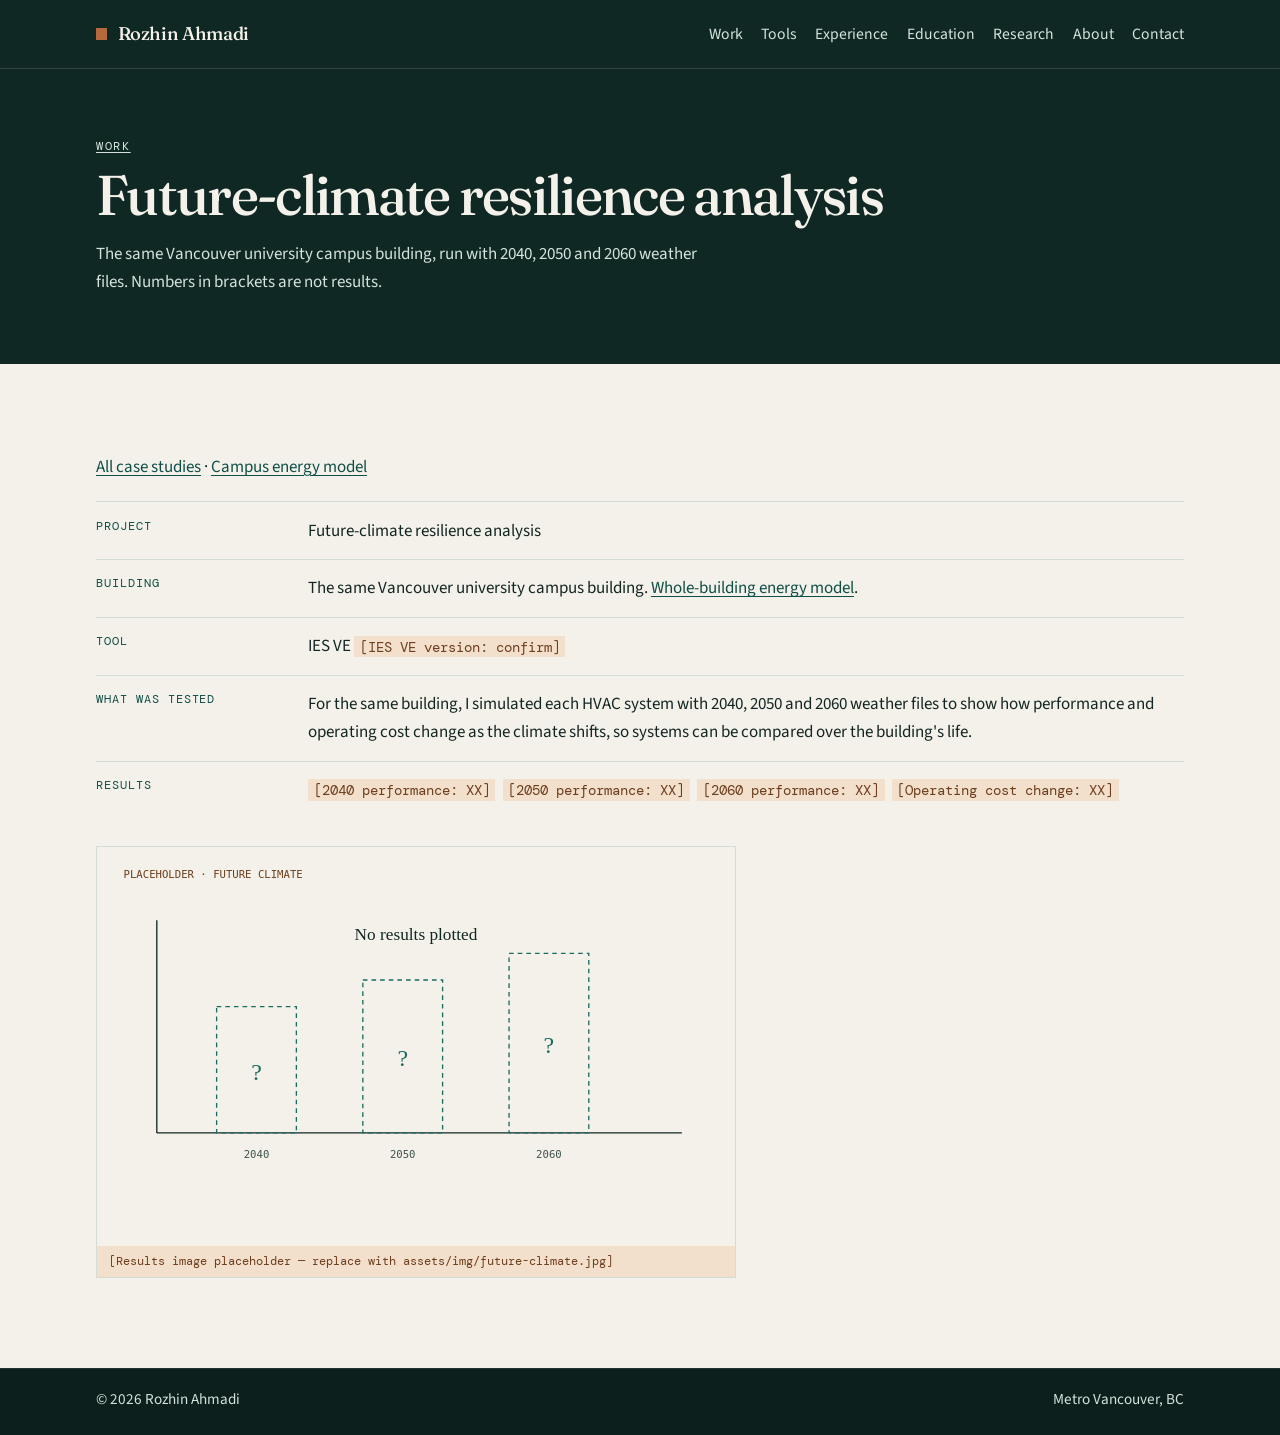
==== case-studies/future-climate-resilience.html @ abae37a1 "Add future-climate HVAC analysis and the CSME 2026 talk Replace the empty case-study card with the 2" ====
<!DOCTYPE html>
<html lang="en">
<head>
  <meta charset="utf-8">
  <meta name="viewport" content="width=device-width, initial-scale=1">
  <title>Future-climate resilience analysis — Rozhin Ahmadi</title>
  <meta name="description" content="For the same Vancouver university campus building, each HVAC system was simulated with 2040, 2050 and 2060 weather files.">
  <meta name="author" content="Rozhin Ahmadi">
  <meta name="theme-color" content="#102824">
  <meta name="color-scheme" content="light">
  <link rel="canonical" href="https://rozhinahmadi.github.io/case-studies/future-climate-resilience.html">
  <meta property="og:title" content="Future-climate resilience analysis — Rozhin Ahmadi">
  <meta property="og:description" content="HVAC systems for a Vancouver university campus building, simulated with 2040, 2050 and 2060 weather files. Numeric results are still placeholders.">
  <meta property="og:type" content="article">
  <meta property="og:url" content="https://rozhinahmadi.github.io/case-studies/future-climate-resilience.html">
  <meta property="og:image" content="https://rozhinahmadi.github.io/assets/img/og-image.png">
  <meta property="og:locale" content="en_CA">
  <meta name="twitter:card" content="summary_large_image">
  <meta name="twitter:title" content="Future-climate resilience analysis — Rozhin Ahmadi">
  <meta name="twitter:description" content="HVAC systems for a Vancouver university campus building, simulated with 2040, 2050 and 2060 weather files. Numeric results are still placeholders.">
  <meta name="twitter:image" content="https://rozhinahmadi.github.io/assets/img/og-image.png">
  <link rel="icon" href="/favicon.svg" type="image/svg+xml">
  <link rel="icon" href="/favicon.ico" sizes="any">
  <link rel="apple-touch-icon" href="/assets/img/apple-touch-icon.png">
  <link rel="stylesheet" href="/css/styles.css">
</head>
<body>
  <script src="/js/nav.js"></script>
  <main id="main" tabindex="-1">
    <header class="page-hero">
      <div class="wrap">
        <p class="eyebrow"><a href="/#work">Work</a></p>
        <h1>Future-climate resilience analysis</h1>
        <p>The same Vancouver university campus building, run with 2040, 2050 and 2060 weather files. Numbers in brackets are not results.</p>
      </div>
    </header>
    <article class="section">
      <div class="wrap">
        <p class="back"><a href="/#work">All case studies</a> · <a href="/case-studies/vancouver-university-campus.html">Campus energy model</a></p>
        <dl class="facts">
          <div>
            <dt>Project</dt>
            <dd>Future-climate resilience analysis</dd>
          </div>
          <div>
            <dt>Building</dt>
            <dd>The same Vancouver university campus building. <a href="/case-studies/vancouver-university-campus.html">Whole-building energy model</a>.</dd>
          </div>
          <div>
            <dt>Tool</dt>
            <dd>IES VE <span class="ph">[IES VE version: confirm]</span></dd>
          </div>
          <div>
            <dt>What was tested</dt>
            <dd>For the same building, I simulated each HVAC system with 2040, 2050 and 2060 weather files to show how performance and operating cost change as the climate shifts, so systems can be compared over the building's life.</dd>
          </div>
          <div>
            <dt>Results</dt>
            <!-- PLACEHOLDER: future-climate numbers. Years are stated; values are not. -->
            <dd>
              <ul class="metrics" aria-label="Future-climate result placeholders">
                <li><span class="ph">[2040 performance: XX]</span></li>
                <li><span class="ph">[2050 performance: XX]</span></li>
                <li><span class="ph">[2060 performance: XX]</span></li>
                <li><span class="ph">[Operating cost change: XX]</span></li>
              </ul>
            </dd>
          </div>
        </dl>
        <figure class="study-figure is-single">
          <img src="/assets/img/future-climate-placeholder.svg" width="960" height="600" alt="Placeholder chart for 2040, 2050 and 2060 HVAC results. No results have been plotted.">
          <figcaption>[Results image placeholder — replace with assets/img/future-climate.jpg]</figcaption>
        </figure>
      </div>
    </article>
  </main>
  <script src="/js/footer.js"></script>
  <script src="/js/main.js"></script>
</body>
</html>
---- css/styles.css ----
/* Rozhin Ahmadi — personal site
   Palette, type, and spacing live in :root. Edit those first.
   Placeholder chips use --ph-bg / --ph-ink so unknowns stay obvious.
   Fonts are SIL Open Font License; see assets/fonts/OFL-*.txt. */

@font-face {
  font-family: "Fraunces";
  font-style: normal;
  font-weight: 500 600;
  font-display: swap;
  src: url("../assets/fonts/fraunces-latin.woff2") format("woff2");
  unicode-range: U+0000-00FF, U+0131, U+0152-0153, U+02BB-02BC, U+02C6, U+02DA, U+02DC, U+0304, U+0308, U+0329, U+2000-206F, U+20AC, U+2122, U+2191, U+2193, U+2212, U+2215, U+FEFF, U+FFFD;
}

@font-face {
  font-family: "Source Sans 3";
  font-style: normal;
  font-weight: 400 600;
  font-display: swap;
  src: url("../assets/fonts/source-sans-3-latin.woff2") format("woff2");
  unicode-range: U+0000-00FF, U+0131, U+0152-0153, U+02BB-02BC, U+02C6, U+02DA, U+02DC, U+0304, U+0308, U+0329, U+2000-206F, U+20AC, U+2122, U+2191, U+2193, U+2212, U+2215, U+FEFF, U+FFFD;
}

@font-face {
  font-family: "DM Mono";
  font-style: normal;
  font-weight: 400;
  font-display: swap;
  src: url("../assets/fonts/dm-mono-400.woff2") format("woff2");
  unicode-range: U+0000-00FF, U+0131, U+0152-0153, U+02BB-02BC, U+02C6, U+02DA, U+02DC, U+0304, U+0308, U+0329, U+2000-206F, U+20AC, U+2122, U+2191, U+2193, U+2212, U+2215, U+FEFF, U+FFFD;
}

@font-face {
  font-family: "DM Mono";
  font-style: normal;
  font-weight: 500;
  font-display: swap;
  src: url("../assets/fonts/dm-mono-500.woff2") format("woff2");
  unicode-range: U+0000-00FF, U+0131, U+0152-0153, U+02BB-02BC, U+02C6, U+02DA, U+02DC, U+0304, U+0308, U+0329, U+2000-206F, U+20AC, U+2122, U+2191, U+2193, U+2212, U+2215, U+FEFF, U+FFFD;
}

:root {
  --paper: #f4f1ea;
  --paper-raised: #fbf9f4;
  --ink: #132623;
  --ink-soft: #3e534d;
  --line: #d3ddd6;
  --sage: #e5eee8;
  --forest: #102824;
  --forest-deep: #0c1f1c;
  --cream: #f4f1ea;
  --cream-dim: #d5e3dc;
  --teal: #1a6b60;
  --teal-deep: #0f4f47;
  --clay: #b5693c;
  --ph-bg: #f3e0cc;
  --ph-ink: #6d3d1c;
  --font-serif: "Fraunces", "Iowan Old Style", "Palatino Linotype", Palatino, serif;
  --font-sans: "Source Sans 3", "Segoe UI", sans-serif;
  --font-mono: "DM Mono", ui-monospace, "Cascadia Mono", monospace;
  --nav-h: 4.25rem;
  --max: 68rem;
  --gutter: clamp(1.25rem, 4vw, 2.5rem);
  --shadow: 0 1px 0 rgba(19, 38, 35, 0.04);
}

*,
*::before,
*::after {
  box-sizing: border-box;
}

html {
  scroll-behavior: smooth;
  scroll-padding-top: calc(var(--nav-h) + 0.75rem);
}

body {
  margin: 0;
  background: var(--paper);
  color: var(--ink);
  font-family: var(--font-sans);
  font-size: 1.0625rem;
  line-height: 1.65;
  text-rendering: optimizeLegibility;
}

img {
  max-width: 100%;
  height: auto;
  display: block;
}

h1, h2, h3, p, ul, ol, dl, figure, blockquote {
  margin: 0;
}

ul, ol {
  padding: 0;
  list-style: none;
}

a {
  color: var(--teal-deep);
  text-underline-offset: 0.18em;
}

a:hover {
  color: var(--ink);
}

:focus-visible {
  outline: 2px solid var(--ink);
  outline-offset: 3px;
}

.hero :focus-visible,
.page-hero :focus-visible,
.site-header :focus-visible,
.contact :focus-visible,
.site-footer :focus-visible {
  outline-color: var(--cream);
}

.skip {
  position: fixed;
  left: 0.75rem;
  top: 0.55rem;
  z-index: 80;
  transform: translateY(-160%);
  background: var(--cream);
  color: var(--ink);
  font-weight: 600;
  text-decoration: none;
  padding: 0.5rem 0.8rem;
}

.skip:focus {
  transform: none;
}

.sr-only {
  position: absolute;
  width: 1px;
  height: 1px;
  padding: 0;
  margin: -1px;
  overflow: hidden;
  clip: rect(0, 0, 0, 0);
  white-space: nowrap;
  border: 0;
}

#main:focus {
  outline: none;
}

.wrap {
  width: min(var(--max), calc(100% - (var(--gutter) * 2)));
  margin-inline: auto;
}

.narrow {
  max-width: 40rem;
}

/* Placeholder chips. Keep this treatment so unknowns stay visible. */
.ph {
  font-family: var(--font-mono);
  font-size: 0.84em;
  font-weight: 400;
  font-style: normal;
  letter-spacing: 0;
  text-transform: none;
  line-height: 1.45;
  color: var(--ph-ink);
  background: var(--ph-bg);
  padding: 0.12em 0.4em;
  box-decoration-break: clone;
  -webkit-box-decoration-break: clone;
  overflow-wrap: anywhere;
}

.site-header {
  position: sticky;
  top: 0;
  z-index: 40;
  background: var(--forest);
  border-bottom: 1px solid rgba(244, 241, 234, 0.14);
}

.nav {
  position: relative;
  width: min(var(--max), calc(100% - (var(--gutter) * 2)));
  margin-inline: auto;
  min-height: var(--nav-h);
  display: flex;
  align-items: center;
  justify-content: space-between;
  gap: 1rem;
}

.nav-mark {
  display: inline-flex;
  align-items: center;
  gap: 0.65rem;
  color: var(--cream);
  text-decoration: none;
  font-family: var(--font-serif);
  font-weight: 500;
  font-size: 1.15rem;
  letter-spacing: -0.02em;
}

.nav-mark:hover {
  color: var(--cream);
}

.nav-mark-block {
  width: 0.7rem;
  height: 0.7rem;
  background: var(--clay);
  flex: none;
}

.nav-toggle {
  display: none;
  background: transparent;
  color: var(--cream);
  border: 1px solid var(--cream-dim);
  min-height: 2.5rem;
  padding: 0.3rem 0.8rem;
  font: inherit;
  font-size: 0.95rem;
  cursor: pointer;
}

.nav-links {
  display: flex;
  align-items: center;
  gap: 1.15rem;
}

.nav-links a {
  color: var(--cream-dim);
  text-decoration: none;
  font-size: 0.98rem;
}

.nav-links a:hover,
.nav-links a[aria-current="true"] {
  color: var(--cream);
}

.nav-links a[aria-current="true"] {
  box-shadow: inset 0 -2px 0 var(--clay);
}

.hero {
  background-color: var(--forest);
  background-image:
    linear-gradient(rgba(244, 241, 234, 0.045) 1px, transparent 1px),
    linear-gradient(90deg, rgba(244, 241, 234, 0.045) 1px, transparent 1px);
  background-size: 3rem 3rem;
  color: var(--cream);
}

.hero-grid {
  display: grid;
  grid-template-columns: minmax(0, 1fr) auto;
  gap: clamp(1.5rem, 5vw, 4.5rem);
  align-items: center;
  padding-block: clamp(3.25rem, 8vw, 6.25rem);
}

.hero-kicker {
  font-family: var(--font-mono);
  font-size: 0.78rem;
  letter-spacing: 0.14em;
  text-transform: uppercase;
  color: var(--cream-dim);
}

.hero h1 {
  margin: 0.35rem 0 0.85rem;
  font-family: var(--font-serif);
  font-weight: 500;
  font-size: clamp(2.45rem, 6.4vw, 4.6rem);
  line-height: 1.02;
  letter-spacing: -0.03em;
  color: var(--cream);
}

.hero-role {
  margin: 0 0 1.1rem;
  padding-top: 0.9rem;
  border-top: 2px solid var(--clay);
  max-width: 44rem;
  font-size: clamp(1.28rem, 2.5vw, 1.75rem);
  font-weight: 560;
  line-height: 1.3;
  color: var(--cream);
}

.hero-value {
  max-width: 40rem;
  margin-bottom: 1rem;
  color: var(--cream);
}

.hero-intro {
  max-width: 40rem;
  color: var(--cream-dim);
}

.hero-intro p + p {
  margin-top: 0.75rem;
}

.hero-actions {
  display: flex;
  flex-wrap: wrap;
  gap: 0.6rem;
  margin-top: 1.75rem;
}

.hero-photo {
  width: 12.5rem;
  margin: 0;
}

.hero-photo img {
  width: 100%;
  aspect-ratio: 3 / 4;
  object-fit: cover;
  object-position: center 18%;
  border-radius: 8px;
  border: 1px solid rgba(244, 241, 234, 0.28);
}

.btn {
  display: inline-flex;
  align-items: center;
  justify-content: center;
  gap: 0.45rem;
  min-height: 2.75rem;
  padding: 0.5rem 1rem;
  border: 1px solid transparent;
  border-radius: 2px;
  font: inherit;
  font-weight: 600;
  text-decoration: none;
  line-height: 1.2;
}

.btn-light {
  background: var(--cream);
  color: var(--forest);
}

.btn-light:hover {
  background: #fff;
  color: var(--forest);
}

.btn-ghost {
  background: transparent;
  color: var(--cream);
  border-color: var(--cream-dim);
}

.btn-ghost:hover {
  background: rgba(244, 241, 234, 0.08);
  color: var(--cream);
}

.section {
  padding-block: clamp(3.25rem, 7vw, 5.75rem);
}

.eyebrow {
  font-family: var(--font-mono);
  font-size: 0.75rem;
  letter-spacing: 0.14em;
  text-transform: uppercase;
  color: var(--teal-deep);
  margin-bottom: 0.45rem;
}

.section h2,
.page-hero h1,
.plain-title {
  font-family: var(--font-serif);
  font-weight: 500;
  letter-spacing: -0.03em;
  line-height: 1.12;
}

.section h2 {
  font-size: clamp(2rem, 4vw, 2.7rem);
  margin-bottom: 0.85rem;
}

.lede {
  max-width: 40rem;
  color: var(--ink-soft);
  margin-bottom: 2rem;
}

.feature {
  display: grid;
  grid-template-columns: minmax(16rem, 0.92fr) minmax(0, 1.15fr);
  background: var(--paper-raised);
  border: 1px solid var(--line);
}

.feature-media figure + figure {
  border-top: 1px solid var(--line);
}

.feature-media img,
.card img,
.study-figure img {
  width: 100%;
  aspect-ratio: 16 / 10;
  object-fit: cover;
  background: var(--sage);
}

.feature-media figcaption,
.card figcaption,
.study-figure figcaption {
  font-family: var(--font-mono);
  font-size: 0.75rem;
  line-height: 1.4;
  color: var(--ph-ink);
  background: var(--ph-bg);
  padding: 0.45rem 0.75rem;
}

.feature-copy {
  display: flex;
  flex-direction: column;
  gap: 0.9rem;
  padding: 1.5rem 1.5rem 1.35rem;
}

.feature-copy h3,
.card h3,
.entry h3,
.timeline h3,
.edu h3 {
  font-family: var(--font-serif);
  font-weight: 500;
  font-size: clamp(1.35rem, 2vw, 1.7rem);
  letter-spacing: -0.02em;
  line-height: 1.2;
}

.feature-copy h3 a,
.card h3 a {
  color: inherit;
  text-decoration: none;
}

.feature-copy h3 a:hover,
.card h3 a:hover {
  text-decoration: underline;
  text-underline-offset: 0.15em;
}

.k {
  display: block;
  margin-bottom: 0.15rem;
  font-family: var(--font-mono);
  font-size: 0.72rem;
  letter-spacing: 0.08em;
  text-transform: uppercase;
  color: var(--teal-deep);
}

.meta {
  color: var(--ink-soft);
  font-size: 0.98rem;
}

.metrics {
  display: flex;
  flex-wrap: wrap;
  gap: 0.45rem;
}

.text-link {
  display: inline-block;
  width: fit-content;
  margin-top: 0.25rem;
  font-weight: 600;
  color: var(--teal-deep);
  text-decoration: none;
  border-bottom: 1px solid currentColor;
}

.text-link:hover {
  color: var(--ink);
}

.card-grid {
  display: grid;
  grid-template-columns: 1fr 1fr;
  gap: 1.15rem;
  margin-top: 1.15rem;
}

.card {
  display: flex;
  flex-direction: column;
  background: var(--paper-raised);
  border: 1px solid var(--line);
}

.card-body {
  display: flex;
  flex-direction: column;
  gap: 0.7rem;
  flex: 1;
  padding: 1.15rem 1.2rem 1.25rem;
}

.tools {
  background: var(--sage);
  border-top: 1px solid var(--line);
  border-bottom: 1px solid var(--line);
  padding-block: 2rem;
}

.tools h2 {
  font-size: clamp(1.45rem, 2.5vw, 1.8rem);
  margin-bottom: 0.9rem;
}

.tags {
  display: flex;
  flex-wrap: wrap;
  gap: 0.5rem;
  align-items: center;
}

.tags li {
  background: var(--paper-raised);
  border: 1px solid var(--line);
  padding: 0.4rem 0.75rem;
}

.tags li.is-confirm {
  background: transparent;
  border: none;
  padding: 0;
}

.timeline {
  border-left: 2px solid var(--line);
}

.timeline > li {
  position: relative;
  padding: 0 0 2rem 1.5rem;
}

.timeline > li:last-child {
  padding-bottom: 0;
}

.timeline > li::before {
  content: "";
  position: absolute;
  left: -7px;
  top: 0.35rem;
  width: 12px;
  height: 12px;
  border-radius: 50%;
  background: var(--paper);
  border: 2px solid var(--teal);
}

.timeline > li:first-child::before {
  background: var(--clay);
  border-color: var(--clay);
}

.points {
  list-style: disc;
  margin-top: 0.45rem;
  padding-left: 1.15rem;
}

.points li + li {
  margin-top: 0.35rem;
}

.when,
.edu-when {
  font-family: var(--font-mono);
  font-size: 0.82rem;
  color: var(--teal-deep);
  margin-bottom: 0.3rem;
}

.org {
  color: var(--ink-soft);
  margin: 0.2rem 0 0.4rem;
}

.edu li,
.stack > * + * {
  border-top: 1px solid var(--line);
  margin-top: 0;
  padding-top: 1.25rem;
}

.edu li + li,
.stack > * + * {
  margin-top: 1.25rem;
}

.edu li {
  display: grid;
  grid-template-columns: 9.5rem minmax(0, 1fr);
  gap: 1rem 1.5rem;
  padding-bottom: 1.25rem;
}

.edu li:last-child {
  padding-bottom: 0;
}

.edu + h3 {
  margin-top: 2.25rem;
  font-family: var(--font-serif);
  font-weight: 500;
  font-size: 1.45rem;
  letter-spacing: -0.02em;
}

.awards {
  margin-top: 0.75rem;
}

.awards li {
  padding: 0.75rem 0;
  border-top: 1px solid var(--line);
}

code {
  font-family: var(--font-mono);
  font-size: 0.86em;
}

.entry .eyebrow {
  margin-bottom: 0.35rem;
}

.entry h3 {
  margin-bottom: 0.7rem;
}

.ph-list {
  display: flex;
  flex-direction: column;
  align-items: flex-start;
  gap: 0.45rem;
}

.about p + p {
  margin-top: 0.9rem;
}

.about .meta {
  margin-top: 1.25rem;
}

.about {
  background: var(--sage);
  border-top: 1px solid var(--line);
  border-bottom: 1px solid var(--line);
}

.contact {
  background: var(--forest);
  color: var(--cream);
}

.contact h2,
.contact .eyebrow {
  color: var(--cream);
}

.contact .eyebrow {
  color: var(--cream-dim);
}

.contact-list {
  max-width: 42rem;
  margin-top: 0.5rem;
}

.contact-list li {
  display: grid;
  grid-template-columns: 7.5rem minmax(0, 1fr);
  gap: 1rem;
  align-items: baseline;
  padding: 0.9rem 0;
  border-top: 1px solid rgba(244, 241, 234, 0.16);
}

.contact-label {
  font-family: var(--font-mono);
  font-size: 0.75rem;
  letter-spacing: 0.08em;
  text-transform: uppercase;
  color: var(--cream-dim);
}

.contact a {
  color: var(--cream);
  font-weight: 600;
  overflow-wrap: anywhere;
}

.contact a:hover {
  color: #fff;
}

.site-footer {
  background: var(--forest-deep);
  color: var(--cream-dim);
  padding-block: 1.15rem 1.4rem;
  border-top: 1px solid rgba(244, 241, 234, 0.1);
  font-size: 0.95rem;
}

.footer-inner {
  display: flex;
  justify-content: space-between;
  gap: 0.5rem 1.5rem;
  flex-wrap: wrap;
}

.page-hero {
  background: var(--forest);
  color: var(--cream);
  padding-block: clamp(2.4rem, 6vw, 4.25rem);
}

.page-hero .eyebrow,
.page-hero a {
  color: var(--cream-dim);
}

.page-hero a:hover {
  color: var(--cream);
}

.page-hero h1 {
  max-width: 22ch;
  margin: 0.2rem 0 0.8rem;
  font-size: clamp(2.15rem, 5vw, 3.5rem);
  color: var(--cream);
}

.plain-title {
  font-size: clamp(2rem, 4vw, 2.7rem);
  margin-bottom: 0.85rem;
}

.page-hero p {
  max-width: 38rem;
  color: var(--cream-dim);
}

.back {
  margin-bottom: 1.25rem;
}

.facts div {
  display: grid;
  grid-template-columns: 9.5rem minmax(0, 1fr);
  gap: 0.75rem 1.25rem;
  padding: 0.9rem 0;
  border-top: 1px solid var(--line);
}

.facts dt {
  font-family: var(--font-mono);
  font-size: 0.75rem;
  letter-spacing: 0.08em;
  text-transform: uppercase;
  color: var(--teal-deep);
}

.figure-grid {
  display: grid;
  grid-template-columns: 1fr 1fr;
  gap: 1rem;
  margin-top: 1.75rem;
}

.study-figure {
  border: 1px solid var(--line);
  background: var(--paper-raised);
}

.study-figure.is-single {
  margin-top: 1.75rem;
  max-width: 40rem;
}

.note {
  margin-top: 1.5rem;
  max-width: 42rem;
  color: var(--ink-soft);
}

@media (max-width: 980px) {
  .nav-toggle {
    display: inline-flex;
  }

  .nav-links {
    display: none;
    position: absolute;
    top: 100%;
    left: calc(var(--gutter) * -1);
    right: calc(var(--gutter) * -1);
    flex-direction: column;
    align-items: stretch;
    gap: 0;
    padding: 0.25rem var(--gutter) 0.85rem;
    background: var(--forest);
    border-bottom: 1px solid rgba(244, 241, 234, 0.14);
  }

  .nav-links.is-open {
    display: flex;
  }

  .nav-links a {
    display: block;
    padding: 0.7rem 0;
    border-top: 1px solid rgba(244, 241, 234, 0.12);
  }

  .nav-links a[aria-current="true"] {
    box-shadow: inset 3px 0 0 var(--clay);
  }
}

@media (max-width: 800px) {
  .hero-grid,
  .feature,
  .card-grid,
  .figure-grid {
    grid-template-columns: 1fr;
  }

  .hero-photo {
    width: 8.25rem;
    order: -1;
  }

  .edu li,
  .facts div,
  .contact-list li {
    grid-template-columns: 1fr;
    gap: 0.2rem;
  }
}

@media (max-width: 520px) {
  .hero-actions {
    flex-direction: column;
    align-items: stretch;
  }

  .footer-inner {
    flex-direction: column;
  }
}

@media (prefers-reduced-motion: reduce) {
  html {
    scroll-behavior: auto;
  }

  *,
  *::before,
  *::after {
    transition: none !important;
    animation: none !important;
  }
}

@media print {
  .site-header,
  .hero-actions,
  .nav-toggle,
  .skip {
    display: none !important;
  }

  body,
  .hero,
  .contact,
  .site-footer,
  .page-hero,
  .tools,
  .about {
    background: #fff;
    color: #000;
  }

  a {
    color: #000;
  }
}
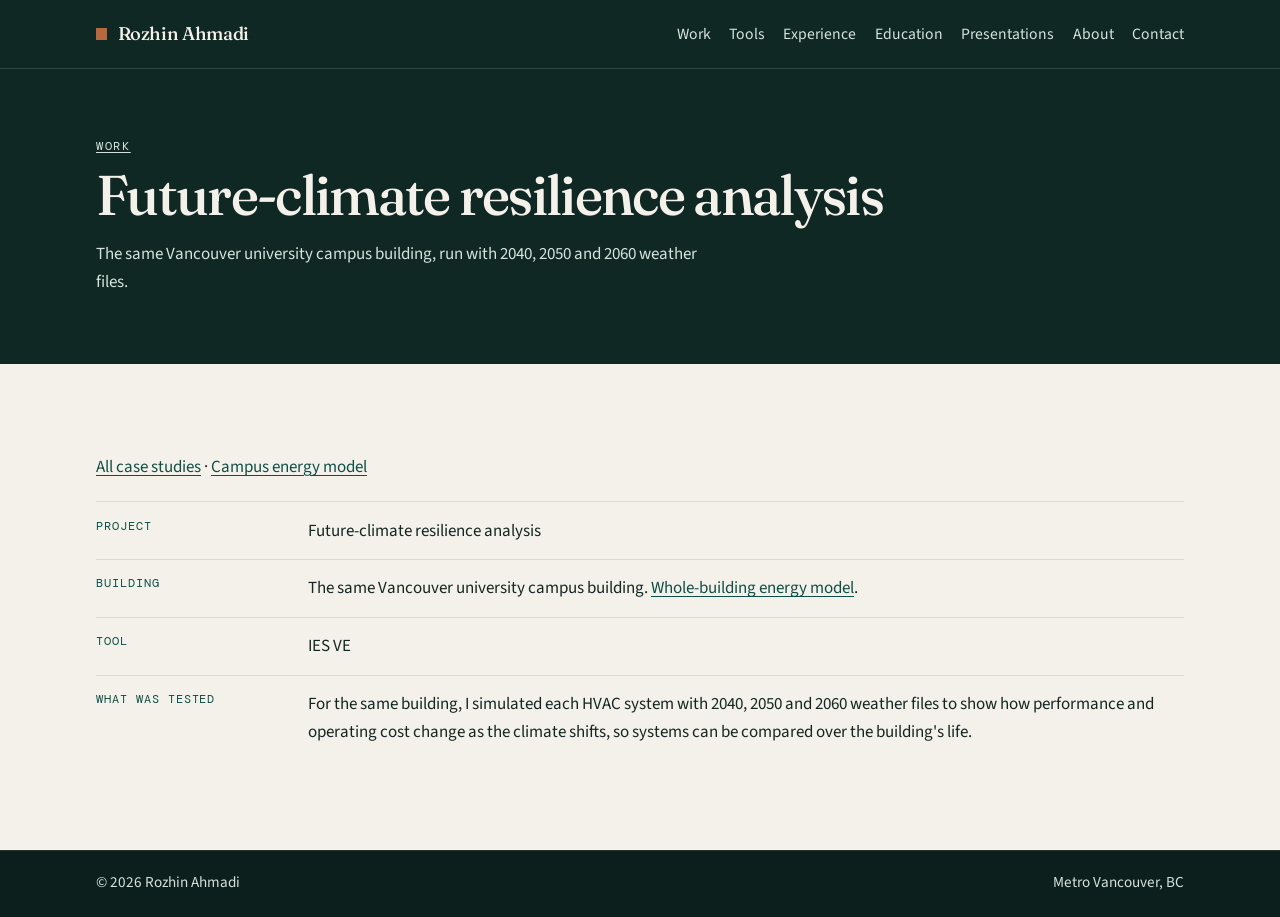
==== commit 530f4a16: "Remove visible placeholders from the public site Case studies now describe scope only, the resume li" ====
--- a/case-studies/future-climate-resilience.html
+++ b/case-studies/future-climate-resilience.html
@@ -10,14 +10,14 @@
   <meta name="color-scheme" content="light">
   <link rel="canonical" href="https://rozhinahmadi.github.io/case-studies/future-climate-resilience.html">
   <meta property="og:title" content="Future-climate resilience analysis — Rozhin Ahmadi">
-  <meta property="og:description" content="HVAC systems for a Vancouver university campus building, simulated with 2040, 2050 and 2060 weather files. Numeric results are still placeholders.">
+  <meta property="og:description" content="HVAC systems for a Vancouver university campus building, simulated with 2040, 2050 and 2060 weather files.">
   <meta property="og:type" content="article">
   <meta property="og:url" content="https://rozhinahmadi.github.io/case-studies/future-climate-resilience.html">
   <meta property="og:image" content="https://rozhinahmadi.github.io/assets/img/og-image.png">
   <meta property="og:locale" content="en_CA">
   <meta name="twitter:card" content="summary_large_image">
   <meta name="twitter:title" content="Future-climate resilience analysis — Rozhin Ahmadi">
-  <meta name="twitter:description" content="HVAC systems for a Vancouver university campus building, simulated with 2040, 2050 and 2060 weather files. Numeric results are still placeholders.">
+  <meta name="twitter:description" content="HVAC systems for a Vancouver university campus building, simulated with 2040, 2050 and 2060 weather files.">
   <meta name="twitter:image" content="https://rozhinahmadi.github.io/assets/img/og-image.png">
   <link rel="icon" href="/favicon.svg" type="image/svg+xml">
   <link rel="icon" href="/favicon.ico" sizes="any">
@@ -31,7 +31,7 @@
       <div class="wrap">
         <p class="eyebrow"><a href="/#work">Work</a></p>
         <h1>Future-climate resilience analysis</h1>
-        <p>The same Vancouver university campus building, run with 2040, 2050 and 2060 weather files. Numbers in brackets are not results.</p>
+        <p>The same Vancouver university campus building, run with 2040, 2050 and 2060 weather files.</p>
       </div>
     </header>
     <article class="section">
@@ -48,29 +48,13 @@
           </div>
           <div>
             <dt>Tool</dt>
-            <dd>IES VE <span class="ph">[IES VE version: confirm]</span></dd>
+            <dd>IES VE</dd>
           </div>
           <div>
             <dt>What was tested</dt>
             <dd>For the same building, I simulated each HVAC system with 2040, 2050 and 2060 weather files to show how performance and operating cost change as the climate shifts, so systems can be compared over the building's life.</dd>
           </div>
-          <div>
-            <dt>Results</dt>
-            <!-- PLACEHOLDER: future-climate numbers. Years are stated; values are not. -->
-            <dd>
-              <ul class="metrics" aria-label="Future-climate result placeholders">
-                <li><span class="ph">[2040 performance: XX]</span></li>
-                <li><span class="ph">[2050 performance: XX]</span></li>
-                <li><span class="ph">[2060 performance: XX]</span></li>
-                <li><span class="ph">[Operating cost change: XX]</span></li>
-              </ul>
-            </dd>
-          </div>
         </dl>
-        <figure class="study-figure is-single">
-          <img src="/assets/img/future-climate-placeholder.svg" width="960" height="600" alt="Placeholder chart for 2040, 2050 and 2060 HVAC results. No results have been plotted.">
-          <figcaption>[Results image placeholder — replace with assets/img/future-climate.jpg]</figcaption>
-        </figure>
       </div>
     </article>
   </main>
--- a/css/styles.css
+++ b/css/styles.css
@@ -1,6 +1,6 @@
 /* Rozhin Ahmadi — personal site
    Palette, type, and spacing live in :root. Edit those first.
-   Placeholder chips use --ph-bg / --ph-ink so unknowns stay obvious.
+   Tan chip colours are unused unless a marked note is added back.
    Fonts are SIL Open Font License; see assets/fonts/OFL-*.txt. */
 
 @font-face {
@@ -164,7 +164,6 @@
   max-width: 40rem;
 }
 
-/* Placeholder chips. Keep this treatment so unknowns stay visible. */
 .ph {
   font-family: var(--font-mono);
   font-size: 0.84em;
@@ -408,10 +407,10 @@
 }
 
 .feature {
-  display: grid;
-  grid-template-columns: minmax(16rem, 0.92fr) minmax(0, 1.15fr);
+  display: block;
   background: var(--paper-raised);
   border: 1px solid var(--line);
+  border-top: 3px solid var(--clay);
 }
 
 .feature-media figure + figure {
@@ -516,6 +515,7 @@
   flex-direction: column;
   background: var(--paper-raised);
   border: 1px solid var(--line);
+  border-top: 3px solid var(--clay);
 }
 
 .card-body {
@@ -549,12 +549,6 @@
   background: var(--paper-raised);
   border: 1px solid var(--line);
   padding: 0.4rem 0.75rem;
-}
-
-.tags li.is-confirm {
-  background: transparent;
-  border: none;
-  padding: 0;
 }
 
 .timeline {
@@ -856,7 +850,6 @@
 
 @media (max-width: 800px) {
   .hero-grid,
-  .feature,
   .card-grid,
   .figure-grid {
     grid-template-columns: 1fr;
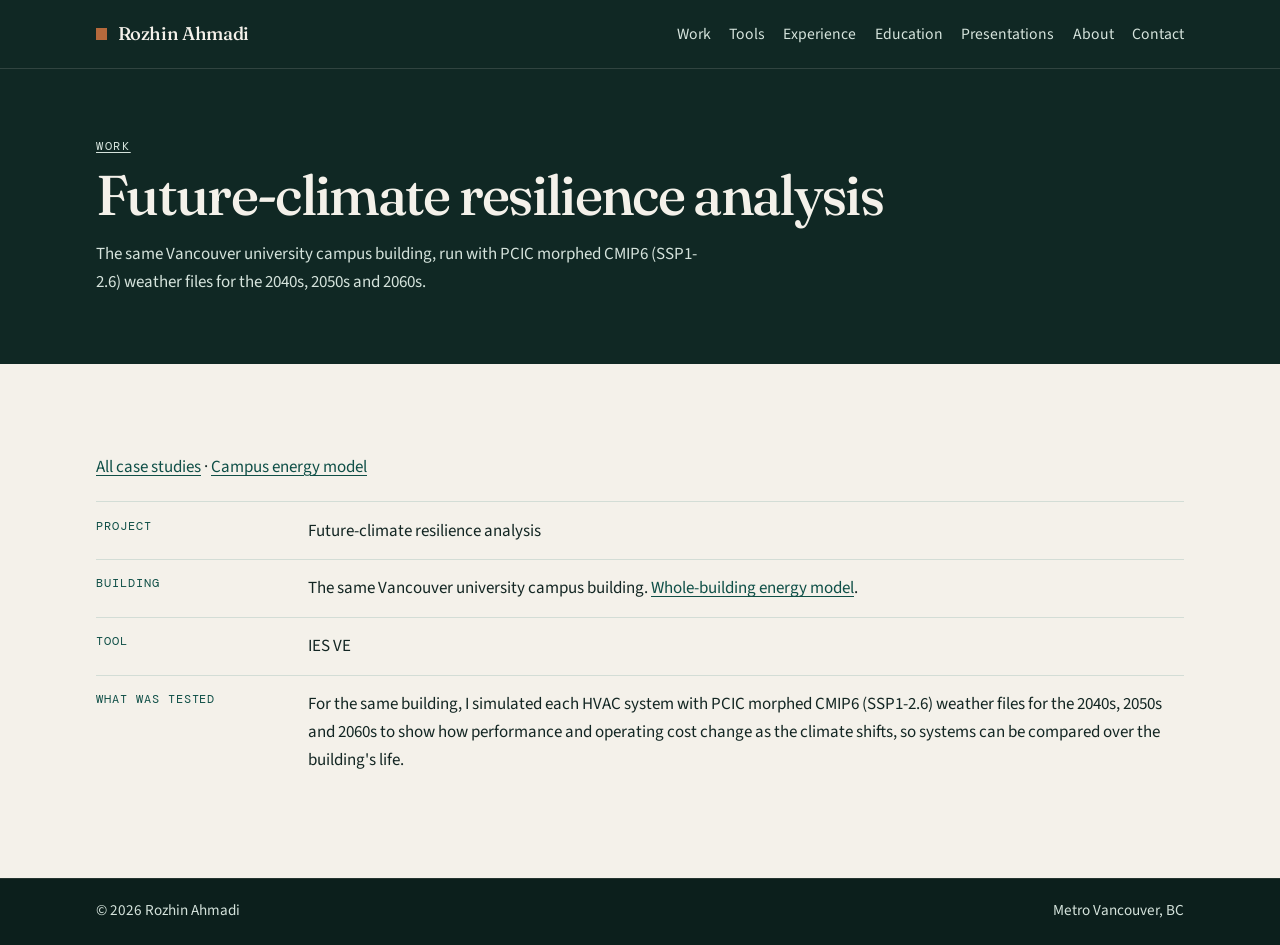
==== commit af7ed767: "Update case studies from the latest bio and replace the resume Bring in the campus HVAC and envelope" ====
--- a/case-studies/future-climate-resilience.html
+++ b/case-studies/future-climate-resilience.html
@@ -4,20 +4,20 @@
   <meta charset="utf-8">
   <meta name="viewport" content="width=device-width, initial-scale=1">
   <title>Future-climate resilience analysis — Rozhin Ahmadi</title>
-  <meta name="description" content="For the same Vancouver university campus building, each HVAC system was simulated with 2040, 2050 and 2060 weather files.">
+  <meta name="description" content="Each HVAC system on a Vancouver university campus building, simulated with PCIC morphed CMIP6 (SSP1-2.6) weather files for the 2040s, 2050s and 2060s.">
   <meta name="author" content="Rozhin Ahmadi">
   <meta name="theme-color" content="#102824">
   <meta name="color-scheme" content="light">
   <link rel="canonical" href="https://rozhinahmadi.github.io/case-studies/future-climate-resilience.html">
   <meta property="og:title" content="Future-climate resilience analysis — Rozhin Ahmadi">
-  <meta property="og:description" content="HVAC systems for a Vancouver university campus building, simulated with 2040, 2050 and 2060 weather files.">
+  <meta property="og:description" content="HVAC systems for a Vancouver university campus building, simulated with PCIC morphed CMIP6 (SSP1-2.6) weather files for the 2040s, 2050s and 2060s.">
   <meta property="og:type" content="article">
   <meta property="og:url" content="https://rozhinahmadi.github.io/case-studies/future-climate-resilience.html">
   <meta property="og:image" content="https://rozhinahmadi.github.io/assets/img/og-image.png">
   <meta property="og:locale" content="en_CA">
   <meta name="twitter:card" content="summary_large_image">
   <meta name="twitter:title" content="Future-climate resilience analysis — Rozhin Ahmadi">
-  <meta name="twitter:description" content="HVAC systems for a Vancouver university campus building, simulated with 2040, 2050 and 2060 weather files.">
+  <meta name="twitter:description" content="HVAC systems for a Vancouver university campus building, simulated with PCIC morphed CMIP6 (SSP1-2.6) weather files for the 2040s, 2050s and 2060s.">
   <meta name="twitter:image" content="https://rozhinahmadi.github.io/assets/img/og-image.png">
   <link rel="icon" href="/favicon.svg" type="image/svg+xml">
   <link rel="icon" href="/favicon.ico" sizes="any">
@@ -31,7 +31,7 @@
       <div class="wrap">
         <p class="eyebrow"><a href="/#work">Work</a></p>
         <h1>Future-climate resilience analysis</h1>
-        <p>The same Vancouver university campus building, run with 2040, 2050 and 2060 weather files.</p>
+        <p>The same Vancouver university campus building, run with PCIC morphed CMIP6 (SSP1-2.6) weather files for the 2040s, 2050s and 2060s.</p>
       </div>
     </header>
     <article class="section">
@@ -52,7 +52,7 @@
           </div>
           <div>
             <dt>What was tested</dt>
-            <dd>For the same building, I simulated each HVAC system with 2040, 2050 and 2060 weather files to show how performance and operating cost change as the climate shifts, so systems can be compared over the building's life.</dd>
+            <dd>For the same building, I simulated each HVAC system with PCIC morphed CMIP6 (SSP1-2.6) weather files for the 2040s, 2050s and 2060s to show how performance and operating cost change as the climate shifts, so systems can be compared over the building's life.</dd>
           </div>
         </dl>
       </div>
--- a/css/styles.css
+++ b/css/styles.css
@@ -510,6 +510,10 @@
   margin-top: 1.15rem;
 }
 
+.card-wide {
+  grid-column: 1 / -1;
+}
+
 .card {
   display: flex;
   flex-direction: column;
